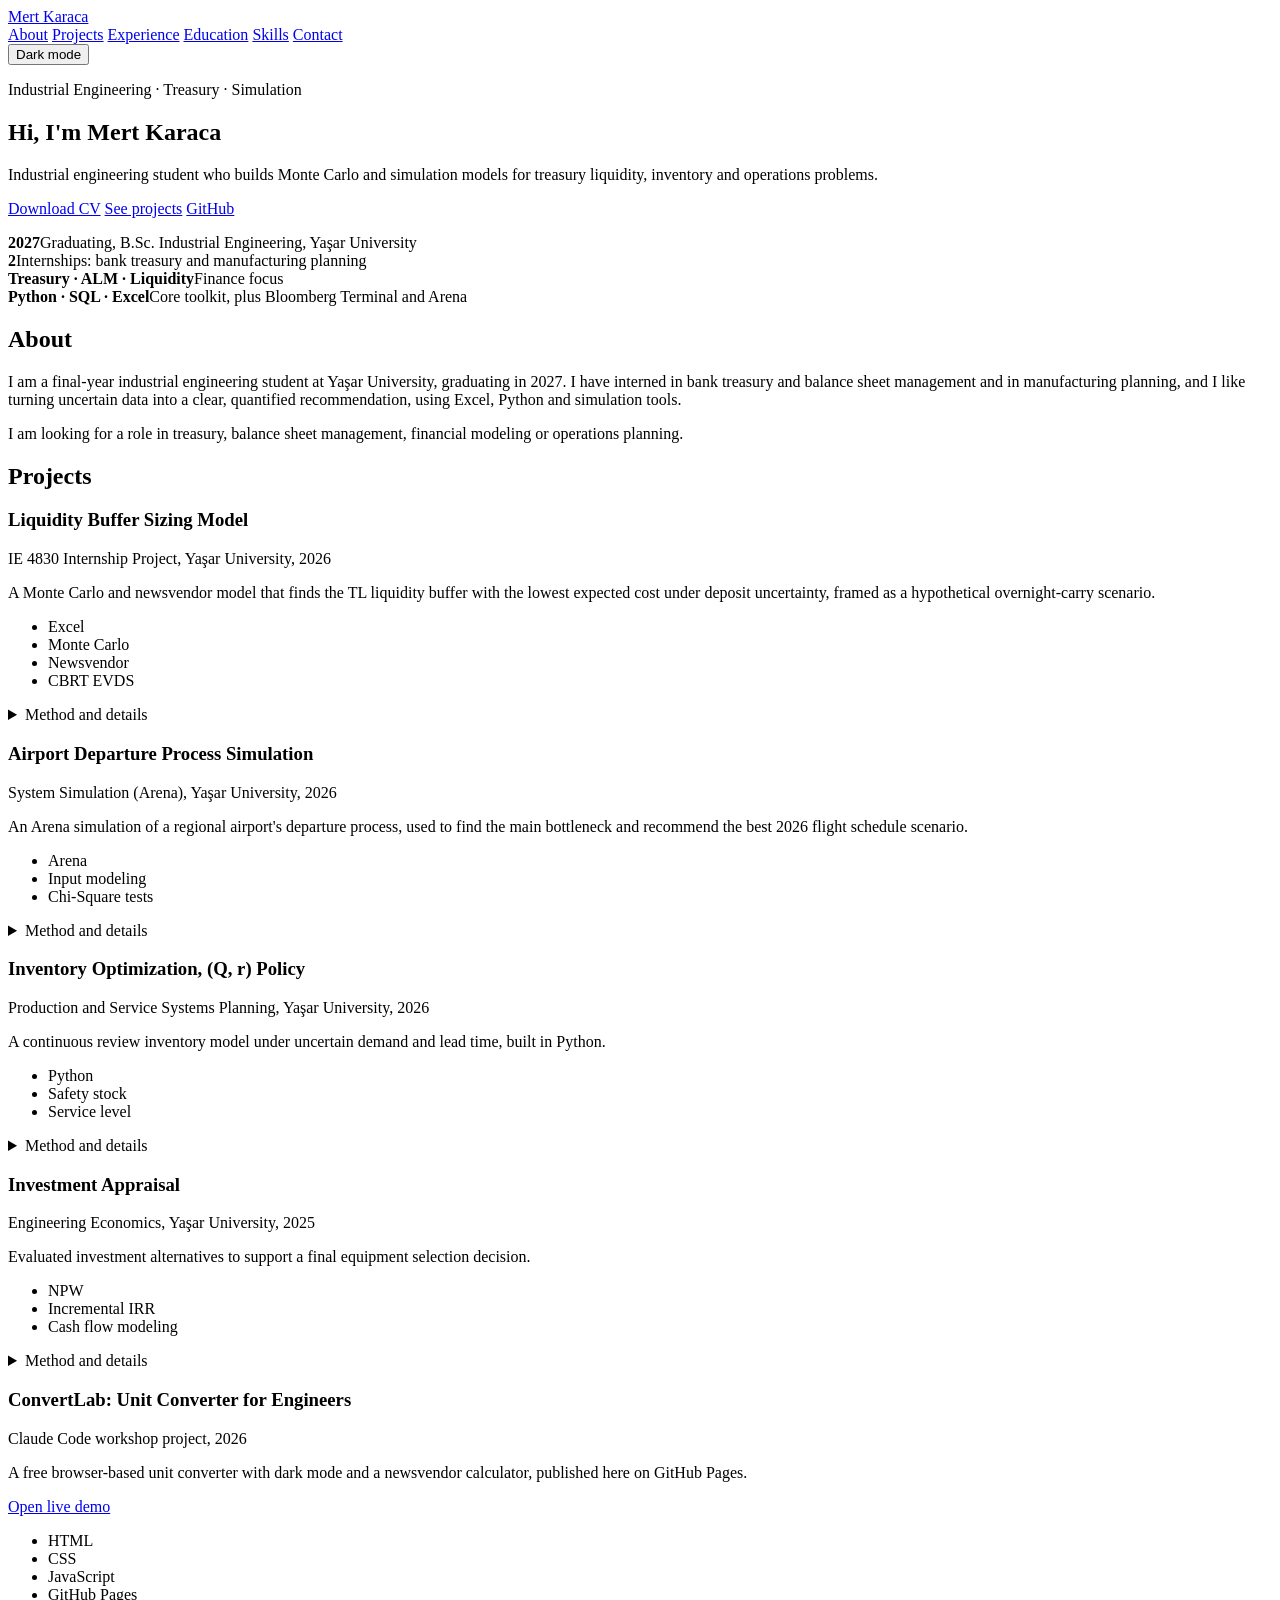
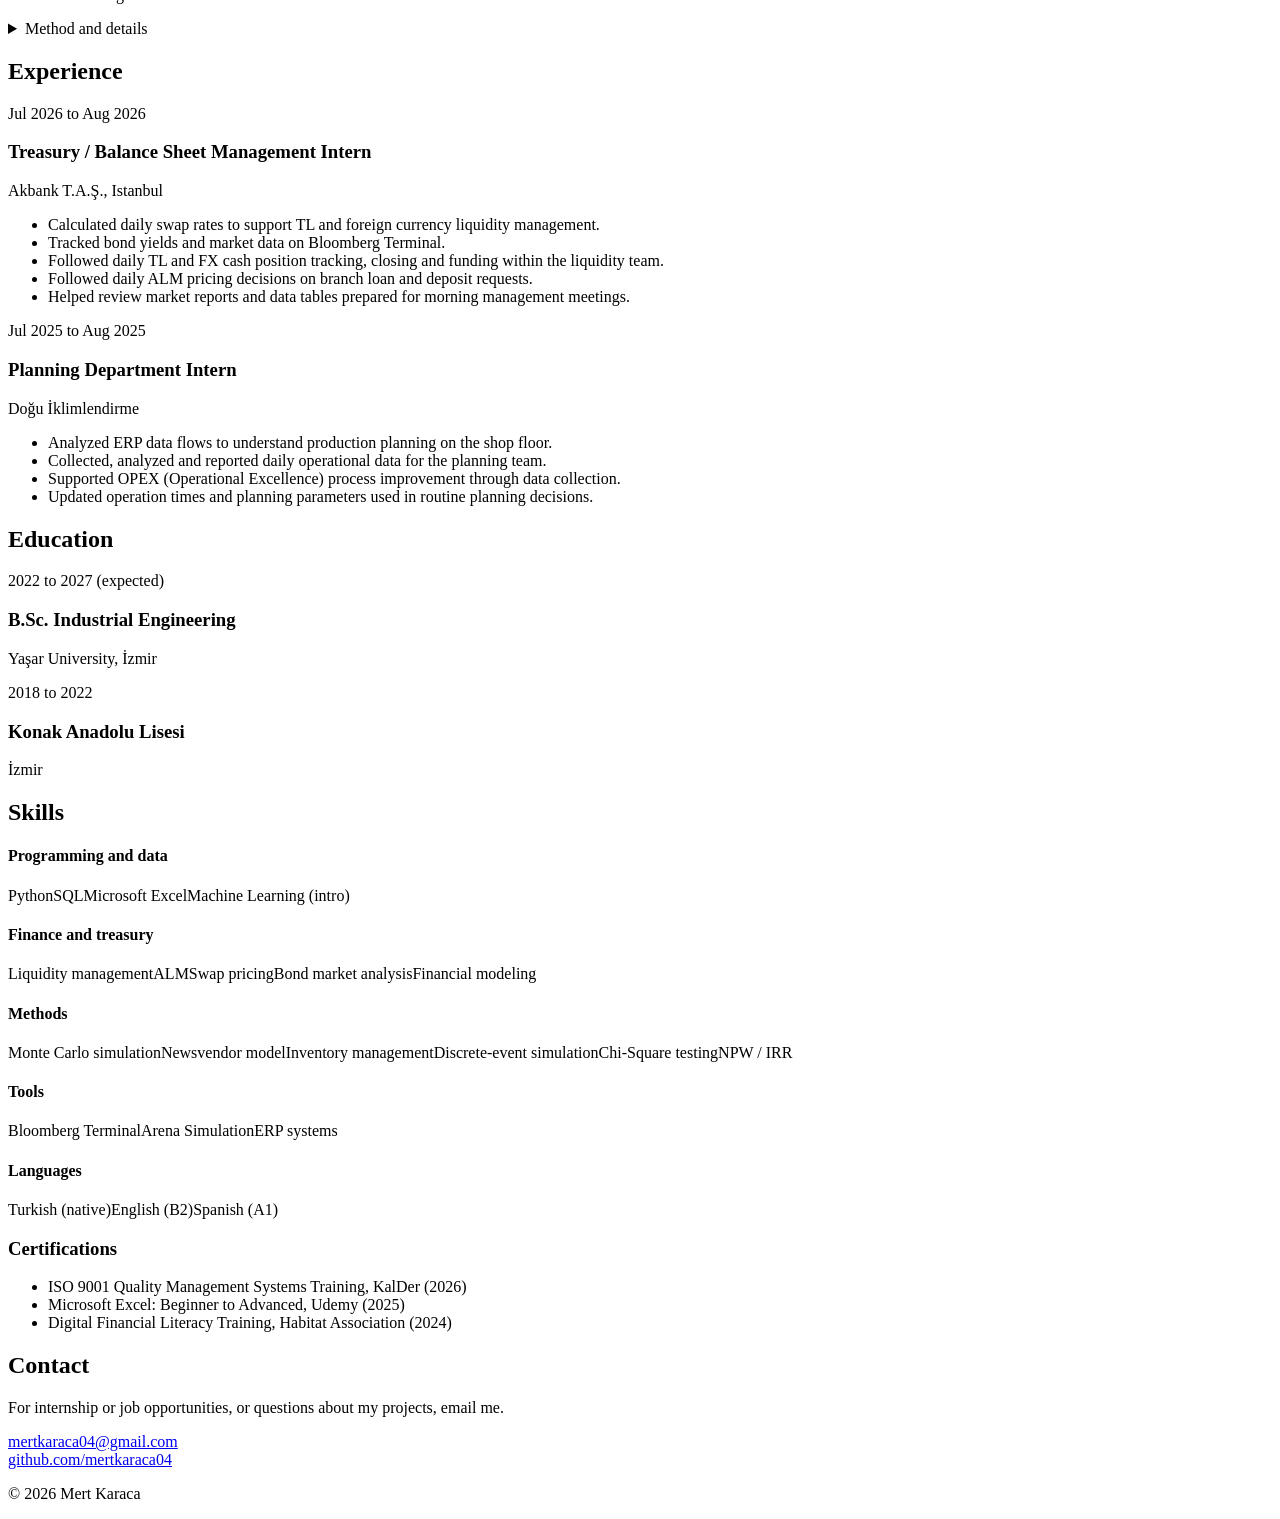
==== index.html @ 008ba9cc "Link ConvertLab from the portfolio Co-Authored-By: Claude Sonnet 5.5 <noreply@anthropic.com> Claude-" ====
<!DOCTYPE html>
<html lang="en">
<head>
<meta charset="utf-8">
<meta name="viewport" content="width=device-width, initial-scale=1">
<title>Mert Karaca | Industrial Engineering Student</title>
<meta name="description" content="Portfolio of Mert Karaca, industrial engineering student focused on treasury, financial modeling, simulation and operations planning.">
<link rel="stylesheet" href="style.css">
<script>
  try { if (localStorage.getItem('theme') === 'dark' || (!localStorage.getItem('theme') && matchMedia('(prefers-color-scheme: dark)').matches)) document.documentElement.classList.add('dark'); } catch (e) {}
</script>
</head>
<body id="top">

<header class="nav">
  <a class="brand" href="#top">Mert Karaca</a>
  <nav>
    <a href="#about">About</a>
    <a href="#projects">Projects</a>
    <a href="#experience">Experience</a>
    <a href="#education">Education</a>
    <a href="#skills">Skills</a>
    <a href="#contact">Contact</a>
  </nav>
  <button id="theme-toggle" type="button">Dark mode</button>
</header>

<main>

<section class="hero">
  <p class="eyebrow">Industrial Engineering · Treasury · Simulation</p>
  <h1>Hi, I'm <span class="grad">Mert Karaca</span></h1>
  <p class="lead">Industrial engineering student who builds Monte Carlo and simulation models for treasury liquidity, inventory and operations problems.</p>
  <p class="buttons">
    <a class="btn" href="Mert_Karaca_CV.pdf">Download CV</a>
    <a class="btn ghost" href="#projects">See projects</a>
    <a class="btn ghost" href="https://github.com/mertkaraca04">GitHub</a>
    <!-- LinkedIn: add later as <a class="btn ghost" href="YOUR_LINKEDIN_URL">LinkedIn</a> -->
  </p>
  <div class="stats">
    <div class="stat"><b>2027</b><span>Graduating, B.Sc. Industrial Engineering, Yaşar University</span></div>
    <div class="stat"><b>2</b><span>Internships: bank treasury and manufacturing planning</span></div>
    <div class="stat"><b class="txt">Treasury · ALM · Liquidity</b><span>Finance focus</span></div>
    <div class="stat"><b class="txt">Python · SQL · Excel</b><span>Core toolkit, plus Bloomberg Terminal and Arena</span></div>
  </div>
</section>

<section id="about" class="reveal">
  <h2>About</h2>
  <p>I am a final-year industrial engineering student at Yaşar University, graduating in 2027. I have interned in bank treasury and balance sheet management and in manufacturing planning, and I like turning uncertain data into a clear, quantified recommendation, using Excel, Python and simulation tools.</p>
  <p>I am looking for a role in treasury, balance sheet management, financial modeling or operations planning.</p>
</section>

<section id="projects" class="reveal">
  <h2>Projects</h2>

  <article class="card">
    <h3>Liquidity Buffer Sizing Model</h3>
    <p class="meta">IE 4830 Internship Project, Yaşar University, 2026</p>
    <p>A Monte Carlo and newsvendor model that finds the TL liquidity buffer with the lowest expected cost under deposit uncertainty, framed as a hypothetical overnight-carry scenario.</p>
    <ul class="tags"><li>Excel</li><li>Monte Carlo</li><li>Newsvendor</li><li>CBRT EVDS</li></ul>
    <details>
      <summary>Method and details</summary>
      <ul>
        <li>Built a total TL deposit series from six CBRT EVDS sub-series (53 monthly observations, Jan 2022 to Jun 2026) and computed monthly percentage changes (mean 4.18%, standard deviation 3.22%).</li>
        <li>Ran a 10,000-scenario Monte Carlo simulation, costing emergency funding at the CBRT overnight lending rate (40%) and idle cash at the overnight borrowing rate (35.5%).</li>
        <li>Tested buffers from 0 to 2 standard deviations above the mean, averaging 10 recalculations per level. The lowest expected cost was at 0.1σ, and cost rose sharply beyond 0.5σ.</li>
        <li>Cross-checked with the newsvendor critical ratio (0.40 / (0.40 + 0.355) ≈ 0.53), which also places the optimum near the mean.</li>
        <li>Stress test: with the emergency rate at 46% (the March 2025 CBRT precedent), the optimal buffer moves to 0.25σ and the critical ratio rises to 56.4%.</li>
        <li>Limitation: the scenario is hypothetical and assumes normally distributed monthly changes, while the data is slightly right-skewed.</li>
      </ul>
    </details>
  </article>

  <article class="card">
    <h3>Airport Departure Process Simulation</h3>
    <p class="meta">System Simulation (Arena), Yaşar University, 2026</p>
    <p>An Arena simulation of a regional airport's departure process, used to find the main bottleneck and recommend the best 2026 flight schedule scenario.</p>
    <ul class="tags"><li>Arena</li><li>Input modeling</li><li>Chi-Square tests</li></ul>
    <details>
      <summary>Method and details</summary>
      <ul>
        <li>Modeled check-in, bag drop, security and the walk to the gate, including ID-check failures and extra searches.</li>
        <li>Fitted distributions to time-study data and validated the fits with Chi-Square tests.</li>
        <li>Analyzed queue lengths, waiting times and staff utilization to identify the main bottleneck.</li>
        <li>Compared standard and expedited security lines to recommend the best schedule scenario.</li>
      </ul>
    </details>
  </article>

  <article class="card">
    <h3>Inventory Optimization, (Q, r) Policy</h3>
    <p class="meta">Production and Service Systems Planning, Yaşar University, 2026</p>
    <p>A continuous review inventory model under uncertain demand and lead time, built in Python.</p>
    <ul class="tags"><li>Python</li><li>Safety stock</li><li>Service level</li></ul>
    <details>
      <summary>Method and details</summary>
      <ul>
        <li>Calculated safety stock, service levels and total inventory cost.</li>
        <li>Compared backorder and lost-sales cases.</li>
      </ul>
    </details>
  </article>

  <article class="card">
    <h3>Investment Appraisal</h3>
    <p class="meta">Engineering Economics, Yaşar University, 2025</p>
    <p>Evaluated investment alternatives to support a final equipment selection decision.</p>
    <ul class="tags"><li>NPW</li><li>Incremental IRR</li><li>Cash flow modeling</li></ul>
    <details>
      <summary>Method and details</summary>
      <ul>
        <li>Built cost-based cash flow models for each alternative.</li>
        <li>Compared options using Net Present Worth and incremental IRR to select the equipment.</li>
      </ul>
    </details>
  </article>

  <article class="card">
    <h3>ConvertLab: Unit Converter for Engineers</h3>
    <p class="meta">Claude Code workshop project, 2026</p>
    <p>A free browser-based unit converter with dark mode and a newsvendor calculator, published here on GitHub Pages.</p>
    <p class="buttons"><a class="btn" href="convertlab/">Open live demo</a></p>
    <ul class="tags"><li>HTML</li><li>CSS</li><li>JavaScript</li><li>GitHub Pages</li></ul>
    <details>
      <summary>Method and details</summary>
      <ul>
        <li>Plain HTML, CSS and JavaScript. All calculations run in the browser, with no server.</li>
        <li>Converts length, mass, pressure, energy and temperature. Temperature goes through Kelvin because it is not a simple multiplication.</li>
        <li>Dark mode starts from the device theme and remembers the user's choice.</li>
        <li>Newsvendor tab: critical ratio Cu / (Cu + Co), z from the inverse normal distribution, and best quantity Q* = &mu; + z&middot;&sigma;. It uses the same logic as my liquidity buffer model.</li>
        <li>Checked against Python's NormalDist on 111 probabilities (largest error about 5 in a billion) and three worked test cases.</li>
        <li>Built during a Claude Code workshop. The pricing section on the demo is a mock-up, not a real product.</li>
      </ul>
    </details>
  </article>
</section>

<section id="experience" class="reveal">
  <h2>Experience</h2>
  <div class="timeline">
    <article class="item">
      <p class="meta">Jul 2026 to Aug 2026</p>
      <h3>Treasury / Balance Sheet Management Intern</h3>
      <p class="org">Akbank T.A.Ş., Istanbul</p>
      <ul>
        <li>Calculated daily swap rates to support TL and foreign currency liquidity management.</li>
        <li>Tracked bond yields and market data on Bloomberg Terminal.</li>
        <li>Followed daily TL and FX cash position tracking, closing and funding within the liquidity team.</li>
        <li>Followed daily ALM pricing decisions on branch loan and deposit requests.</li>
        <li>Helped review market reports and data tables prepared for morning management meetings.</li>
      </ul>
    </article>
    <article class="item">
      <p class="meta">Jul 2025 to Aug 2025</p>
      <h3>Planning Department Intern</h3>
      <p class="org">Doğu İklimlendirme</p>
      <ul>
        <li>Analyzed ERP data flows to understand production planning on the shop floor.</li>
        <li>Collected, analyzed and reported daily operational data for the planning team.</li>
        <li>Supported OPEX (Operational Excellence) process improvement through data collection.</li>
        <li>Updated operation times and planning parameters used in routine planning decisions.</li>
      </ul>
    </article>
  </div>
</section>

<section id="education" class="reveal">
  <h2>Education</h2>
  <div class="timeline">
    <article class="item">
      <p class="meta">2022 to 2027 (expected)</p>
      <h3>B.Sc. Industrial Engineering</h3>
      <p class="org">Yaşar University, İzmir</p>
    </article>
    <article class="item">
      <p class="meta">2018 to 2022</p>
      <h3>Konak Anadolu Lisesi</h3>
      <p class="org">İzmir</p>
    </article>
  </div>
</section>

<section id="skills" class="reveal">
  <h2>Skills</h2>
  <div class="skills">
    <div class="skill"><h4>Programming and data</h4><div class="chips"><span>Python</span><span>SQL</span><span>Microsoft Excel</span><span>Machine Learning (intro)</span></div></div>
    <div class="skill"><h4>Finance and treasury</h4><div class="chips"><span>Liquidity management</span><span>ALM</span><span>Swap pricing</span><span>Bond market analysis</span><span>Financial modeling</span></div></div>
    <div class="skill"><h4>Methods</h4><div class="chips"><span>Monte Carlo simulation</span><span>Newsvendor model</span><span>Inventory management</span><span>Discrete-event simulation</span><span>Chi-Square testing</span><span>NPW / IRR</span></div></div>
    <div class="skill"><h4>Tools</h4><div class="chips"><span>Bloomberg Terminal</span><span>Arena Simulation</span><span>ERP systems</span></div></div>
    <div class="skill"><h4>Languages</h4><div class="chips"><span>Turkish (native)</span><span>English (B2)</span><span>Spanish (A1)</span></div></div>
  </div>
  <div class="certs">
    <h3>Certifications</h3>
    <ul>
      <li>ISO 9001 Quality Management Systems Training, KalDer (2026)</li>
      <li>Microsoft Excel: Beginner to Advanced, Udemy (2025)</li>
      <li>Digital Financial Literacy Training, Habitat Association (2024)</li>
    </ul>
  </div>
</section>

<section id="contact" class="reveal">
  <h2>Contact</h2>
  <div class="contact-card">
    <p>For internship or job opportunities, or questions about my projects, email me.</p>
    <p>
      <a href="mailto:mertkaraca04@gmail.com">mertkaraca04@gmail.com</a><br>
      <a href="https://github.com/mertkaraca04">github.com/mertkaraca04</a>
    </p>
  </div>
</section>

</main>

<footer><p>&copy; 2026 Mert Karaca</p></footer>

<script>
  var btn = document.getElementById('theme-toggle');
  var root = document.documentElement;
  function label() { btn.textContent = root.classList.contains('dark') ? 'Light mode' : 'Dark mode'; }
  label();
  btn.addEventListener('click', function () {
    var dark = root.classList.toggle('dark');
    label();
    try { localStorage.setItem('theme', dark ? 'dark' : 'light'); } catch (e) {}
  });
  var els = document.querySelectorAll('.reveal');
  if ('IntersectionObserver' in window) {
    var io = new IntersectionObserver(function (entries) {
      entries.forEach(function (e) { if (e.isIntersecting) { e.target.classList.add('show'); io.unobserve(e.target); } });
    }, { threshold: 0.08 });
    els.forEach(function (el) { io.observe(el); });
  } else { els.forEach(function (el) { el.classList.add('show'); }); }
</script>
</body>
</html>
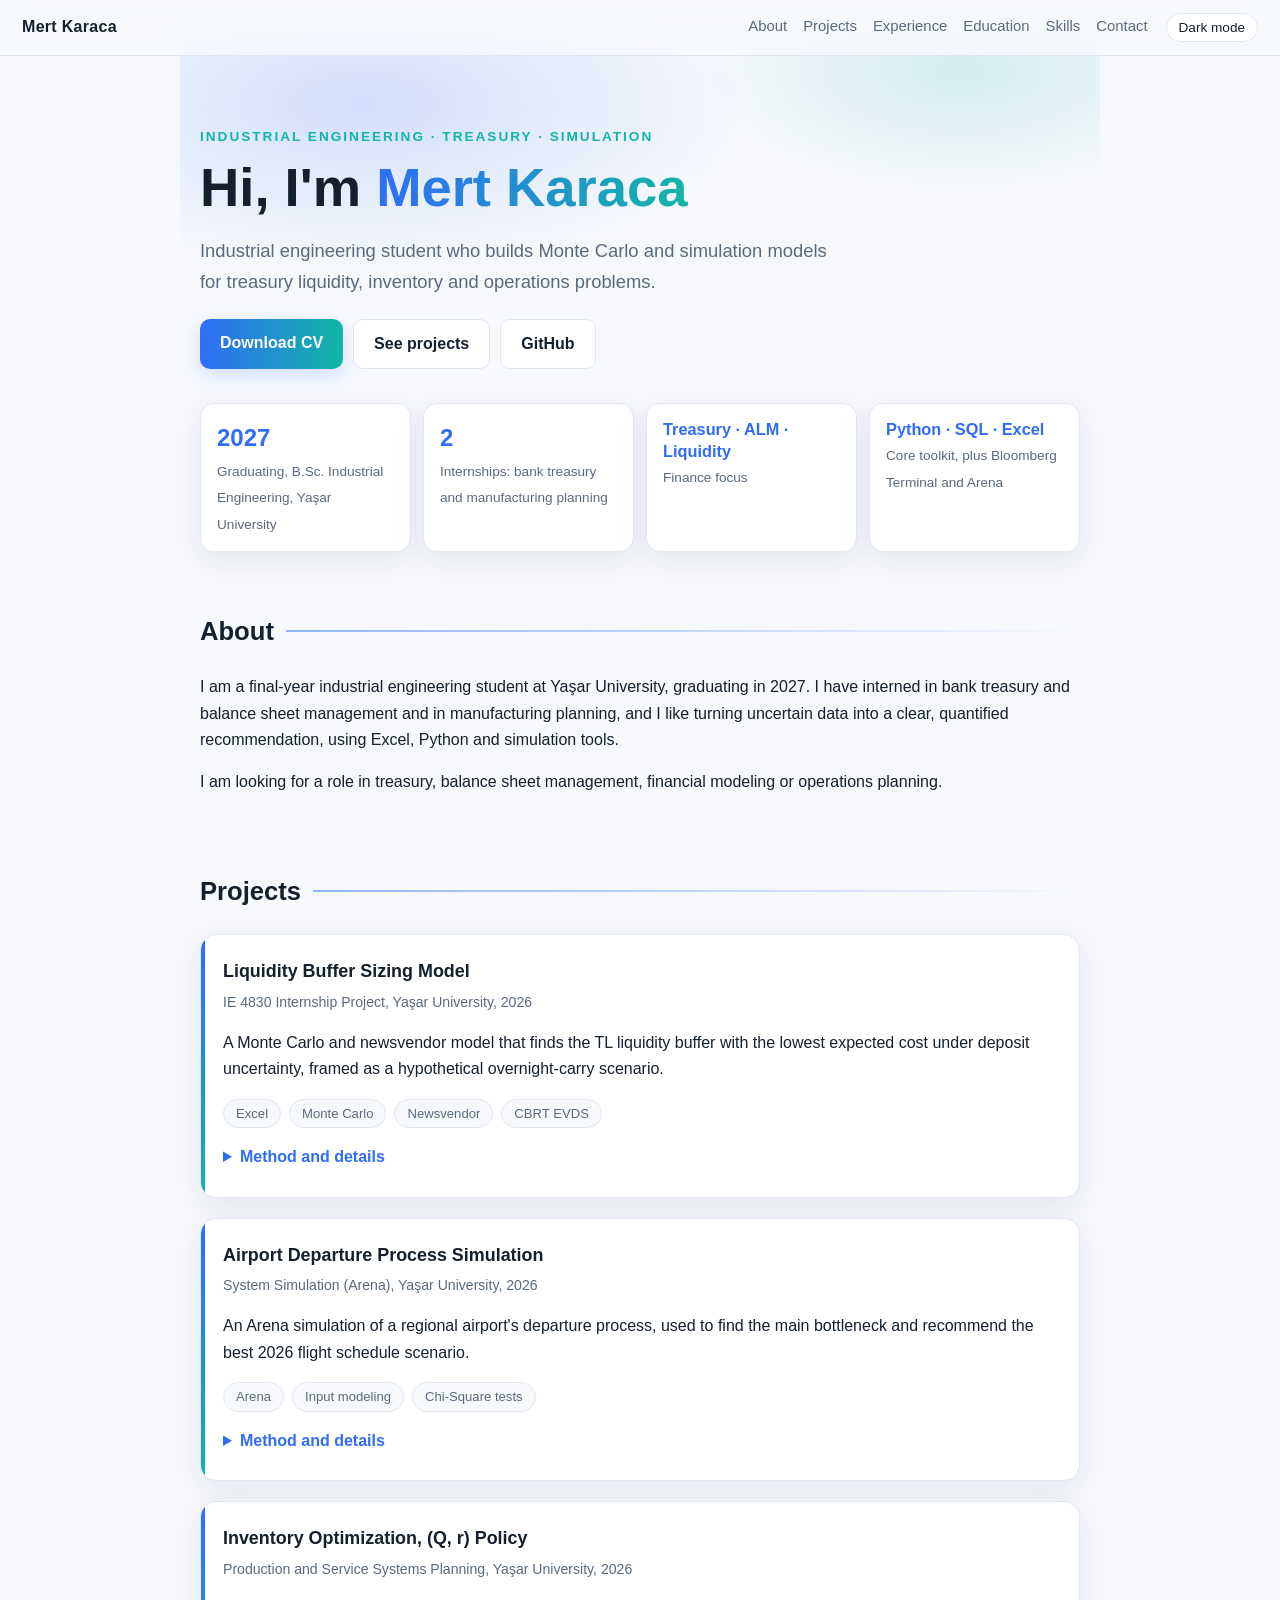
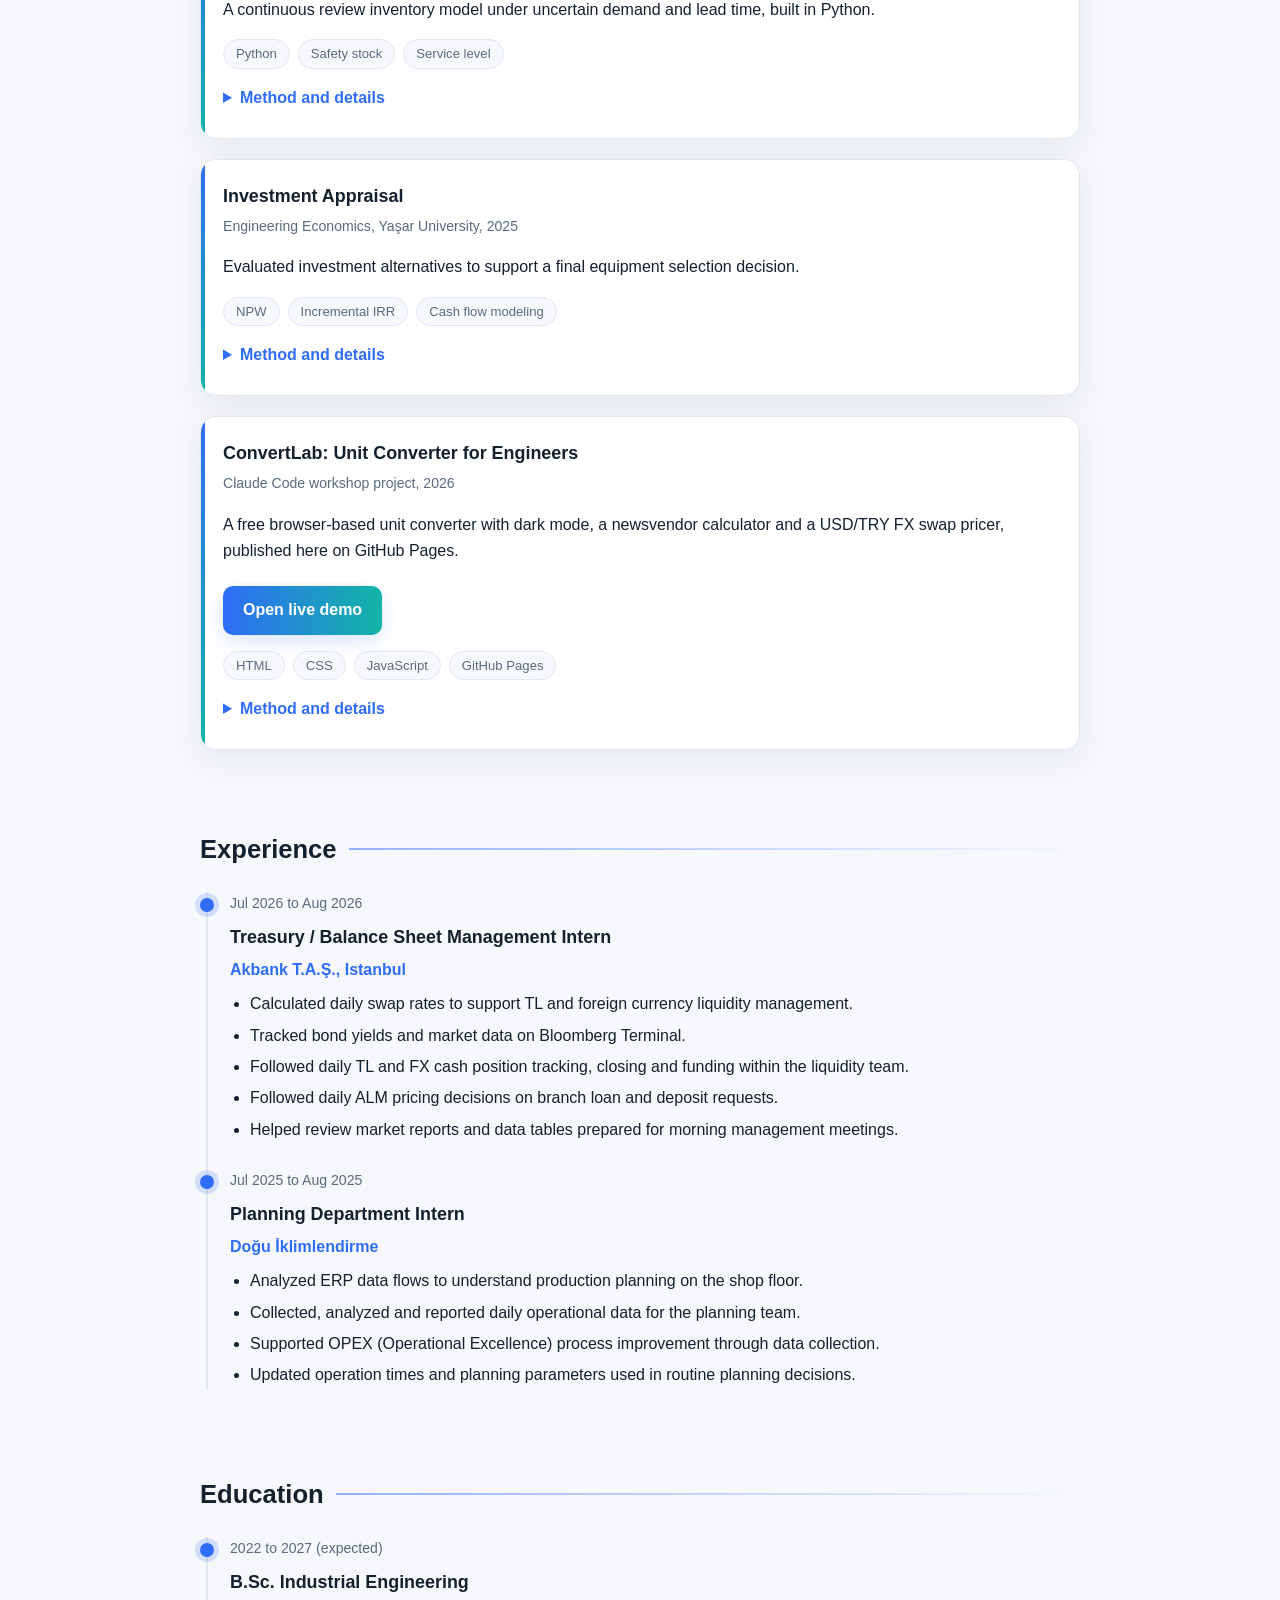
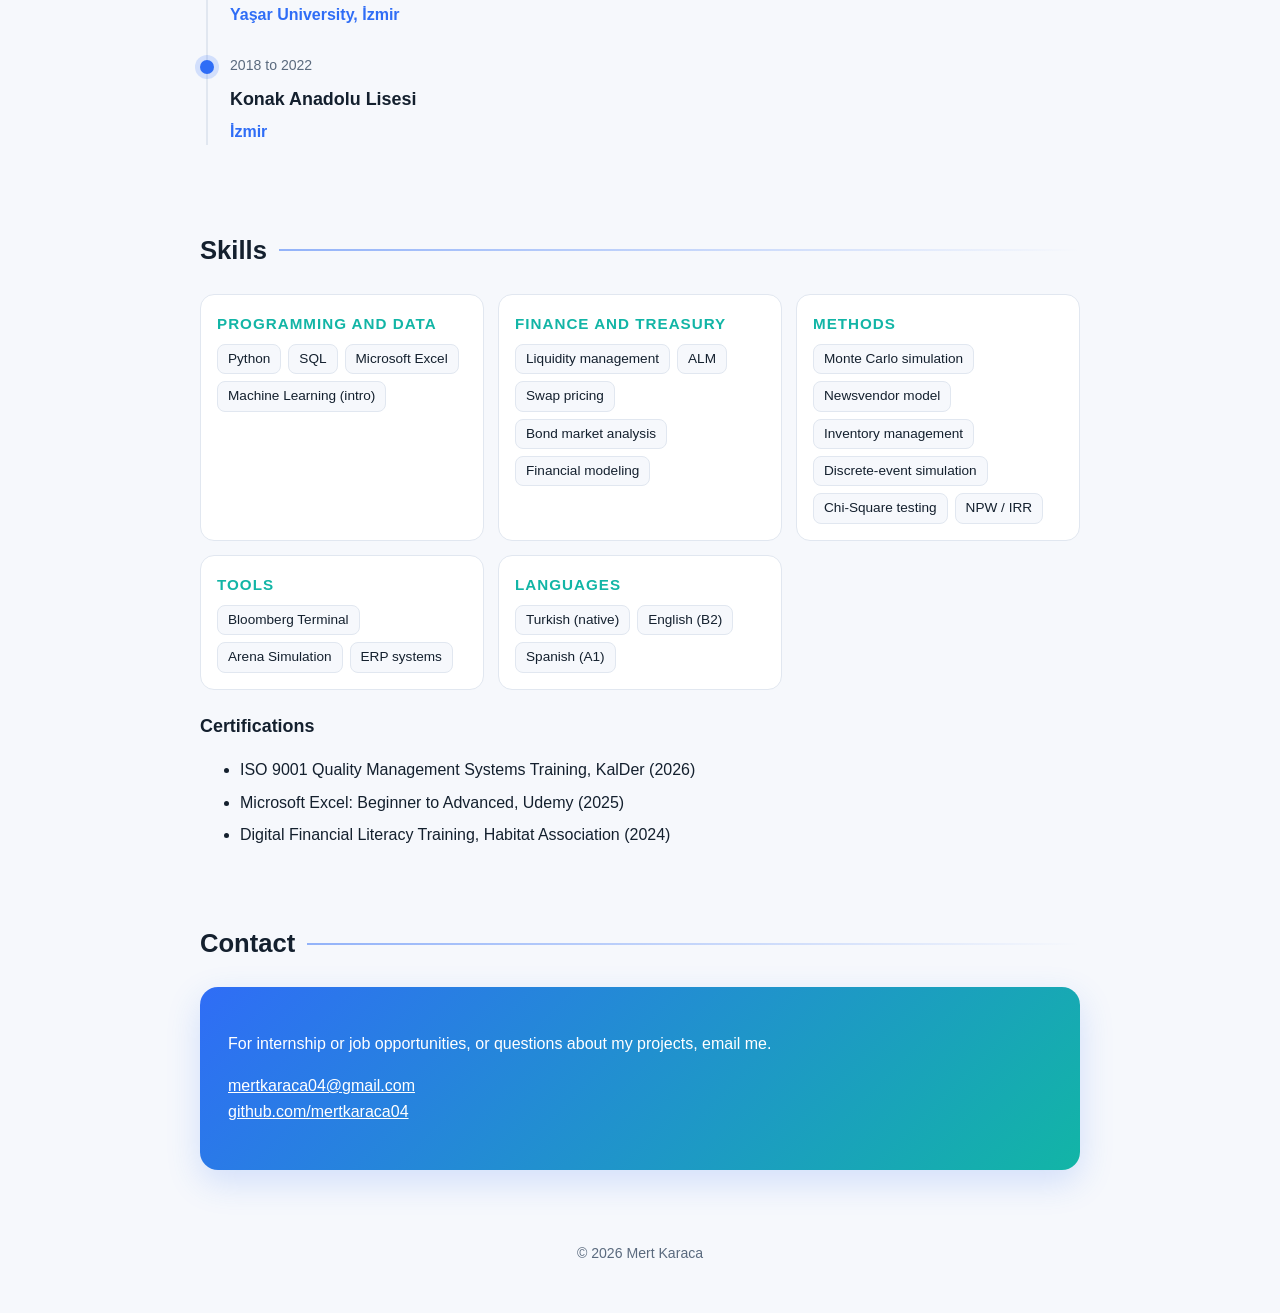
==== commit 91bd55ba: "Add FX swap tab to ConvertLab USD/TRY forward from covered interest parity (TRY Act/365, USD Act/360" ====
--- a/index.html
+++ b/index.html
@@ -119,7 +119,7 @@
   <article class="card">
     <h3>ConvertLab: Unit Converter for Engineers</h3>
     <p class="meta">Claude Code workshop project, 2026</p>
-    <p>A free browser-based unit converter with dark mode and a newsvendor calculator, published here on GitHub Pages.</p>
+    <p>A free browser-based unit converter with dark mode, a newsvendor calculator and a USD/TRY FX swap pricer, published here on GitHub Pages.</p>
     <p class="buttons"><a class="btn" href="convertlab/">Open live demo</a></p>
     <ul class="tags"><li>HTML</li><li>CSS</li><li>JavaScript</li><li>GitHub Pages</li></ul>
     <details>
@@ -130,6 +130,7 @@
         <li>Dark mode starts from the device theme and remembers the user's choice.</li>
         <li>Newsvendor tab: critical ratio Cu / (Cu + Co), z from the inverse normal distribution, and best quantity Q* = &mu; + z&middot;&sigma;. It uses the same logic as my liquidity buffer model.</li>
         <li>Checked against Python's NormalDist on 111 probabilities (largest error about 5 in a billion) and three worked test cases.</li>
+        <li>FX swap tab: theoretical USD/TRY forward from covered interest parity, F = S &times; (1 + r<sub>TRY</sub> &times; d/365) / (1 + r<sub>USD</sub> &times; d/360), with swap points and the annualized premium. Checked against exact-fraction reference values and a round-trip test. Illustrative inputs, not a dealing quote.</li>
         <li>Built during a Claude Code workshop. The pricing section on the demo is a mock-up, not a real product.</li>
       </ul>
     </details>
--- a/style.css
+++ b/style.css
@@ -0,0 +1,73 @@
+:root{
+  --bg:#f6f8fc; --surface:#ffffff; --text:#14202e; --muted:#5a6a7e; --border:#e1e7f0;
+  --accent:#2f6df6; --accent2:#12b5a6; --glow:rgba(47,109,246,.18); --shadow:0 8px 30px rgba(20,32,46,.08);
+}
+html.dark{
+  --bg:#0b1118; --surface:#131b25; --text:#e8eef6; --muted:#93a3b8; --border:#223042;
+  --accent:#6ea2ff; --accent2:#3dd6c4; --glow:rgba(110,162,255,.16); --shadow:0 8px 30px rgba(0,0,0,.35);
+}
+*{box-sizing:border-box}
+html{scroll-behavior:smooth;scroll-padding-top:70px}
+body{margin:0;font-family:"Segoe UI",Calibri,Arial,sans-serif;background:var(--bg);color:var(--text);line-height:1.65;transition:background .3s,color .3s}
+a{color:var(--accent);text-decoration:none}
+.nav{position:sticky;top:0;z-index:20;display:flex;flex-wrap:wrap;align-items:center;gap:10px 18px;padding:12px 22px;background:color-mix(in srgb,var(--bg) 82%,transparent);backdrop-filter:blur(12px);border-bottom:1px solid var(--border)}
+.brand{font-weight:800;letter-spacing:.3px;color:var(--text);margin-right:auto}
+.nav nav{display:flex;flex-wrap:wrap;gap:6px 16px;font-size:.93rem}
+.nav nav a{color:var(--muted);padding:2px 0;border-bottom:2px solid transparent;transition:.2s}
+.nav nav a:hover{color:var(--text);border-color:var(--accent)}
+#theme-toggle{background:var(--surface);border:1px solid var(--border);color:var(--text);padding:6px 12px;border-radius:999px;cursor:pointer;font-size:.85rem}
+main{max-width:920px;margin:0 auto;padding:0 20px 20px}
+section{padding:54px 0 4px}
+h1{font-size:clamp(2.2rem,7vw,3.4rem);line-height:1.1;margin:0 0 14px;font-weight:800}
+h2{font-size:1.6rem;margin:0 0 22px;display:flex;align-items:center;gap:12px}
+h2::after{content:"";flex:1;height:2px;background:linear-gradient(90deg,var(--accent),transparent);opacity:.5}
+h3{margin:0 0 4px;font-size:1.12rem}
+.hero{padding-top:70px;position:relative}
+.hero::before{content:"";position:absolute;inset:-20px -20px auto -20px;height:340px;background:radial-gradient(60% 70% at 20% 20%,var(--glow),transparent 70%),radial-gradient(40% 50% at 85% 10%,rgba(18,181,166,.16),transparent 70%);z-index:-1}
+.grad{background:linear-gradient(90deg,var(--accent),var(--accent2));-webkit-background-clip:text;background-clip:text;color:transparent}
+.eyebrow{font-size:.85rem;letter-spacing:2px;text-transform:uppercase;color:var(--accent2);font-weight:700;margin:0 0 10px}
+.lead{font-size:1.15rem;color:var(--muted);max-width:640px}
+.buttons{display:flex;flex-wrap:wrap;gap:10px;margin-top:22px}
+.btn{background:linear-gradient(90deg,var(--accent),var(--accent2));color:#fff;padding:11px 20px;border-radius:10px;font-weight:700;box-shadow:0 6px 18px var(--glow);transition:transform .2s,box-shadow .2s}
+.btn:hover{transform:translateY(-2px)}
+.btn.ghost{background:var(--surface);color:var(--text);border:1px solid var(--border);box-shadow:none}
+.btn.ghost:hover{border-color:var(--accent)}
+.stats{display:grid;grid-template-columns:repeat(auto-fit,minmax(150px,1fr));gap:12px;margin-top:34px}
+.stat{background:var(--surface);border:1px solid var(--border);border-radius:14px;padding:14px 16px;box-shadow:var(--shadow)}
+.stat b{display:block;font-size:1.5rem;color:var(--accent)}
+.stat b.txt{font-size:1.02rem;line-height:1.35;margin-bottom:2px}
+.stat span{color:var(--muted);font-size:.85rem}
+.card{background:var(--surface);border:1px solid var(--border);border-radius:16px;padding:22px;margin-bottom:20px;box-shadow:var(--shadow);position:relative;overflow:hidden;transition:transform .25s,border-color .25s}
+.card::before{content:"";position:absolute;left:0;top:0;bottom:0;width:4px;background:linear-gradient(var(--accent),var(--accent2))}
+.card:hover{transform:translateY(-4px);border-color:var(--accent)}
+.meta{color:var(--muted);font-size:.88rem;margin:0 0 8px}
+.org{margin:0 0 8px;color:var(--accent);font-weight:600}
+.tags{list-style:none;display:flex;flex-wrap:wrap;gap:8px;padding:0;margin:12px 0}
+.tags li{background:var(--bg);border:1px solid var(--border);border-radius:999px;padding:3px 12px;font-size:.82rem;color:var(--muted)}
+details{margin-top:6px}
+summary{cursor:pointer;font-weight:700;color:var(--accent);padding:4px 0}
+details ul{margin:8px 0 0;padding-left:20px}
+details li{margin-bottom:6px}
+.timeline{border-left:2px solid var(--border);margin-left:6px;padding-left:22px}
+.item{position:relative;margin-bottom:26px}
+.item::before{content:"";position:absolute;left:-30px;top:6px;width:14px;height:14px;border-radius:50%;background:var(--accent);box-shadow:0 0 0 5px var(--glow)}
+.item ul{margin:8px 0 0;padding-left:20px}
+.item li{margin-bottom:5px}
+.skills{display:grid;grid-template-columns:repeat(auto-fit,minmax(260px,1fr));gap:14px}
+.skill{background:var(--surface);border:1px solid var(--border);border-radius:14px;padding:16px}
+.skill h4{margin:0 0 8px;color:var(--accent2);font-size:.95rem;text-transform:uppercase;letter-spacing:1px}
+.chips{display:flex;flex-wrap:wrap;gap:7px}
+.chips span{background:var(--bg);border:1px solid var(--border);border-radius:8px;padding:3px 10px;font-size:.85rem}
+.certs{margin-top:22px}
+.certs li{margin-bottom:6px}
+.contact-card{background:linear-gradient(135deg,var(--accent),var(--accent2));color:#fff;border-radius:18px;padding:28px;box-shadow:0 12px 34px var(--glow)}
+.contact-card a{color:#fff;text-decoration:underline}
+footer{text-align:center;color:var(--muted);padding:34px 0;font-size:.88rem}
+.reveal{opacity:0;transform:translateY(22px);transition:opacity .7s,transform .7s}
+.reveal.show{opacity:1;transform:none}
+@media (prefers-reduced-motion:reduce){.reveal{opacity:1;transform:none;transition:none}html{scroll-behavior:auto}}
+@media (max-width:560px){
+  html{scroll-padding-top:92px}
+  .nav{gap:6px 10px;padding:8px 14px}
+  .nav nav{order:3;width:100%;flex-wrap:nowrap;overflow-x:auto;gap:16px;font-size:.9rem;white-space:nowrap;padding-bottom:2px;-webkit-overflow-scrolling:touch}
+}
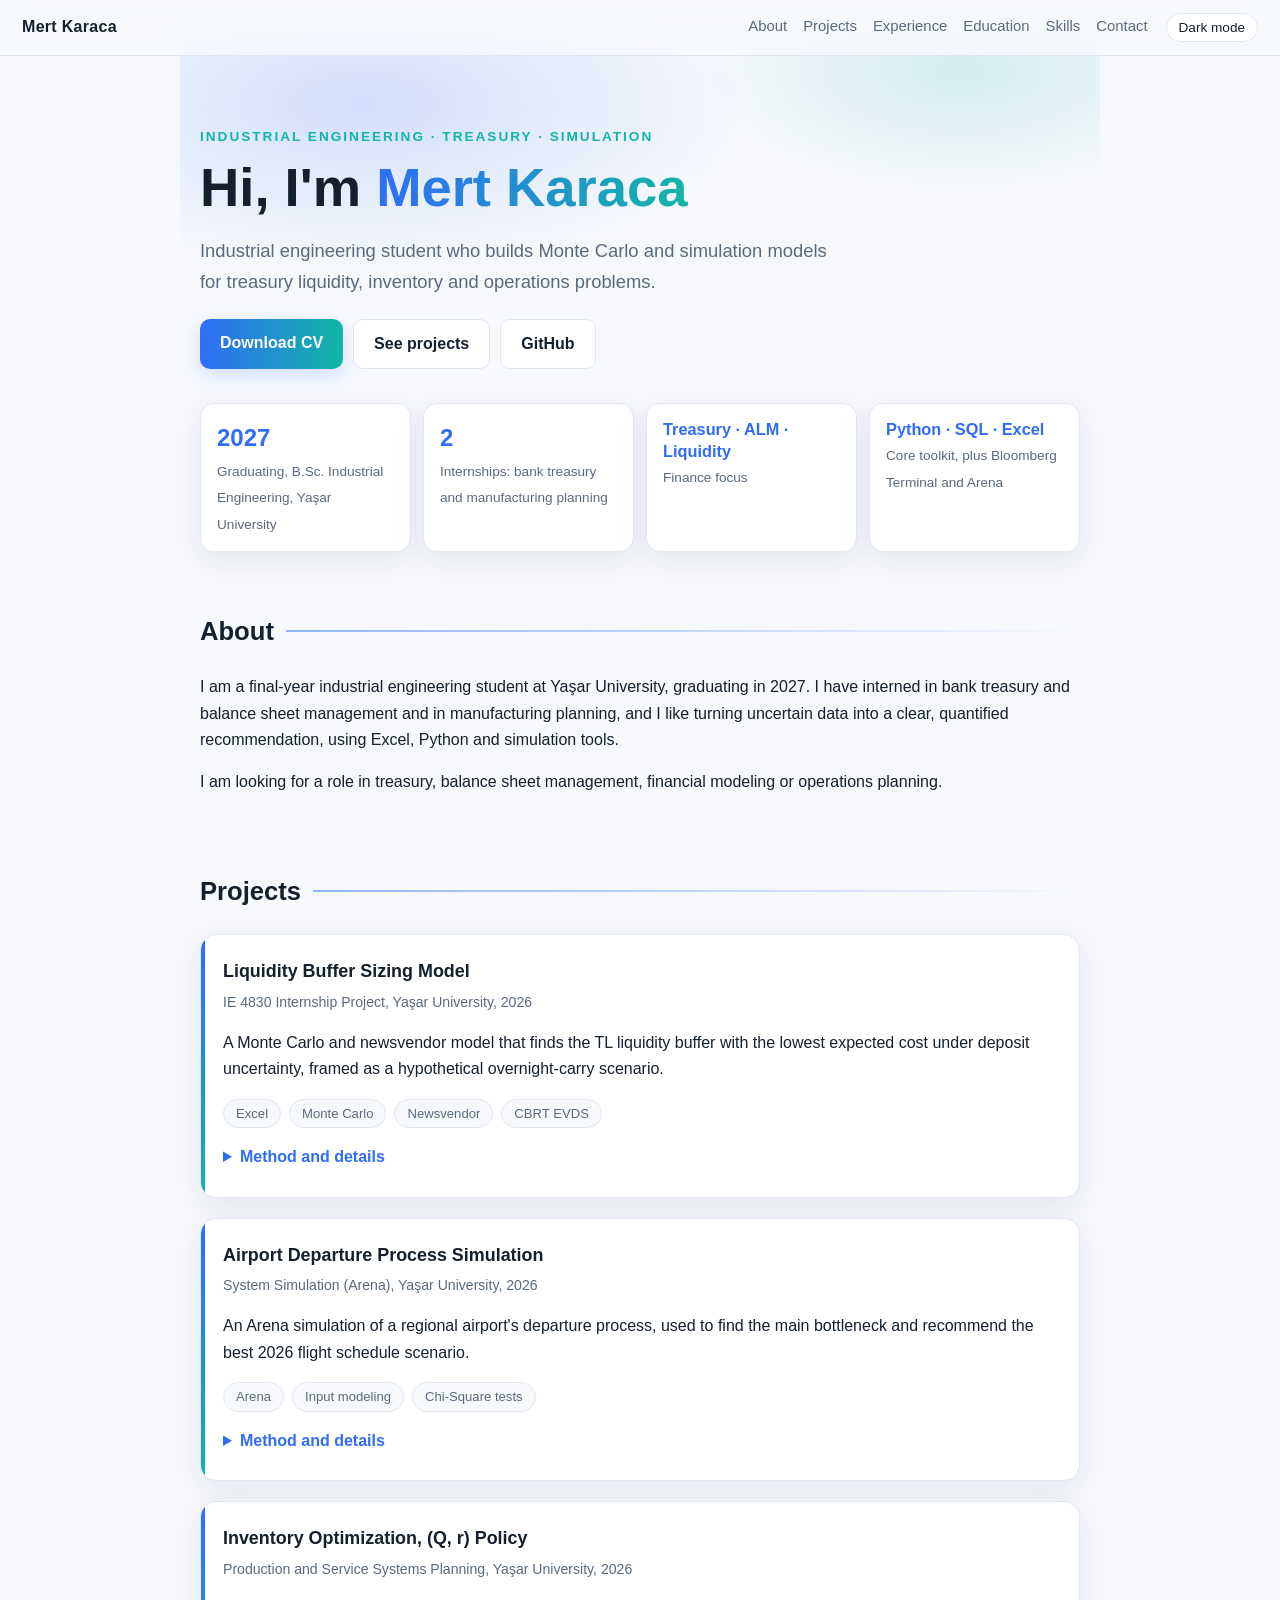
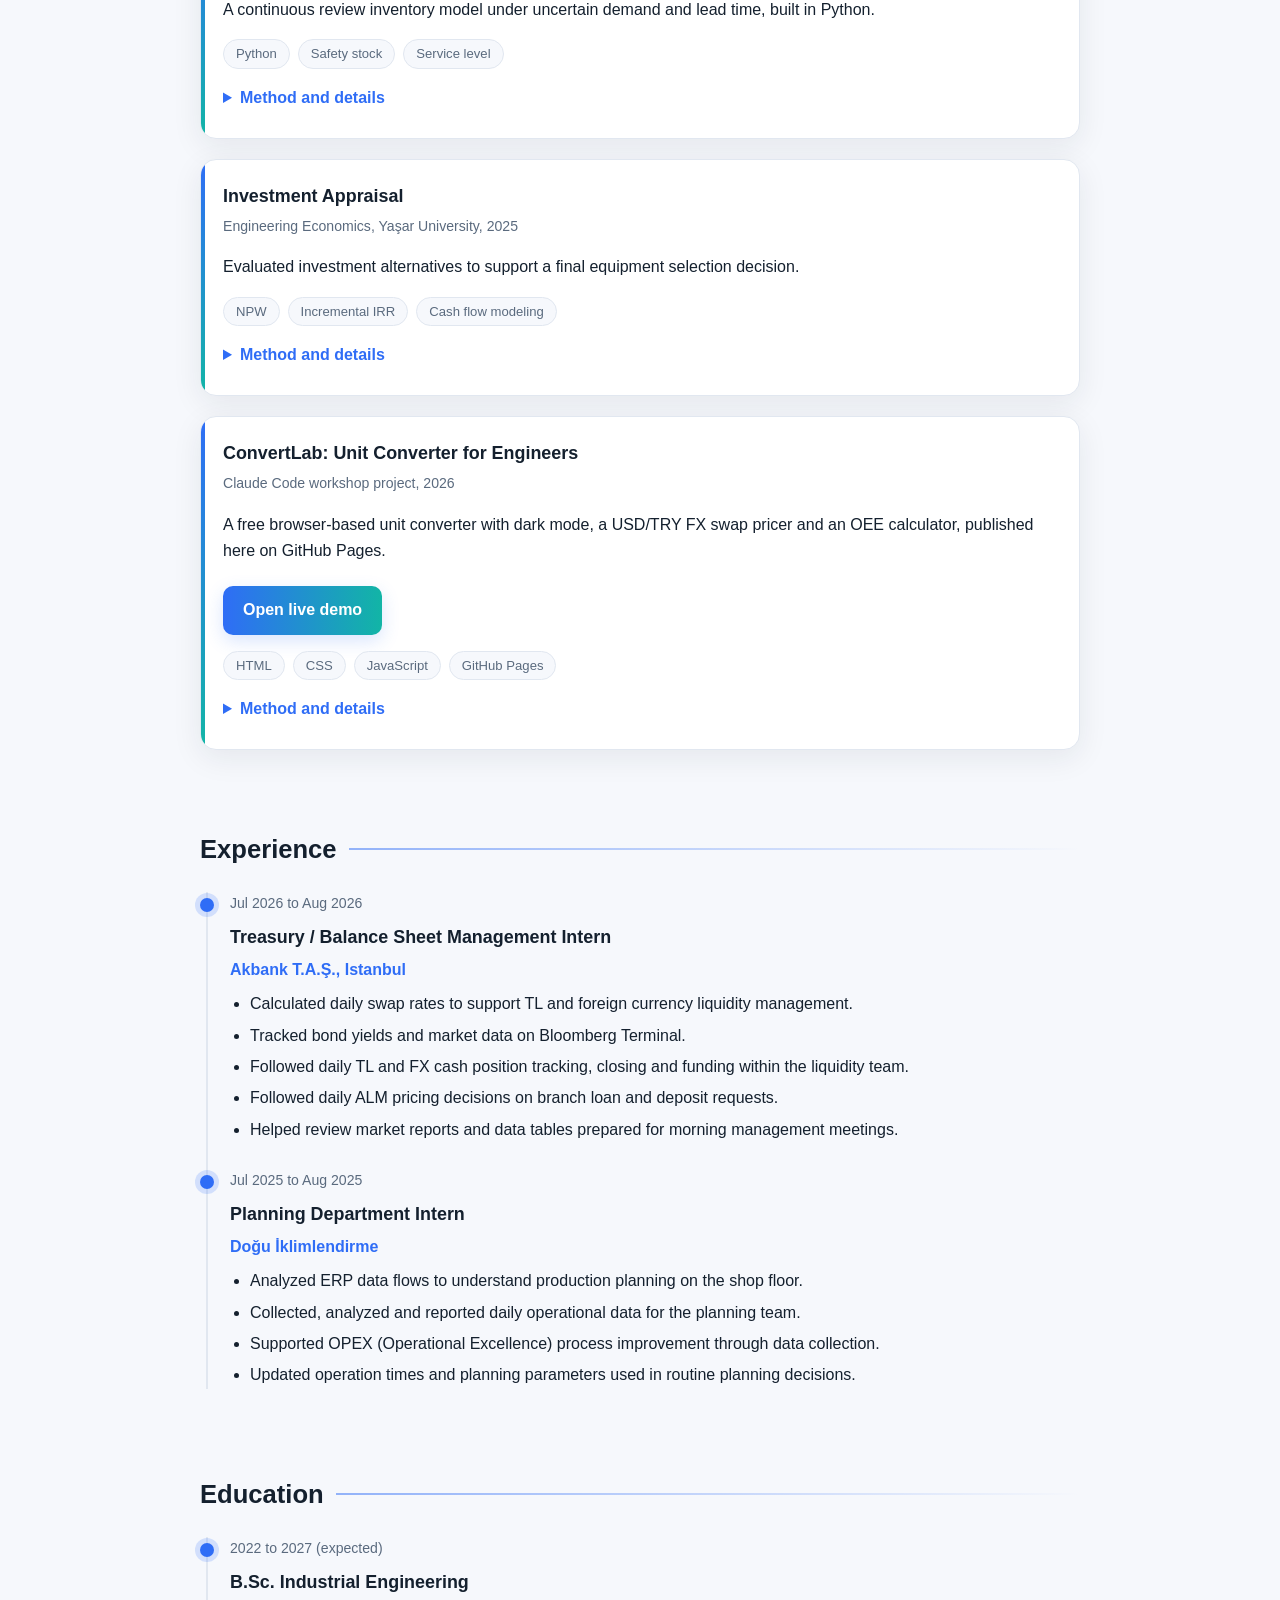
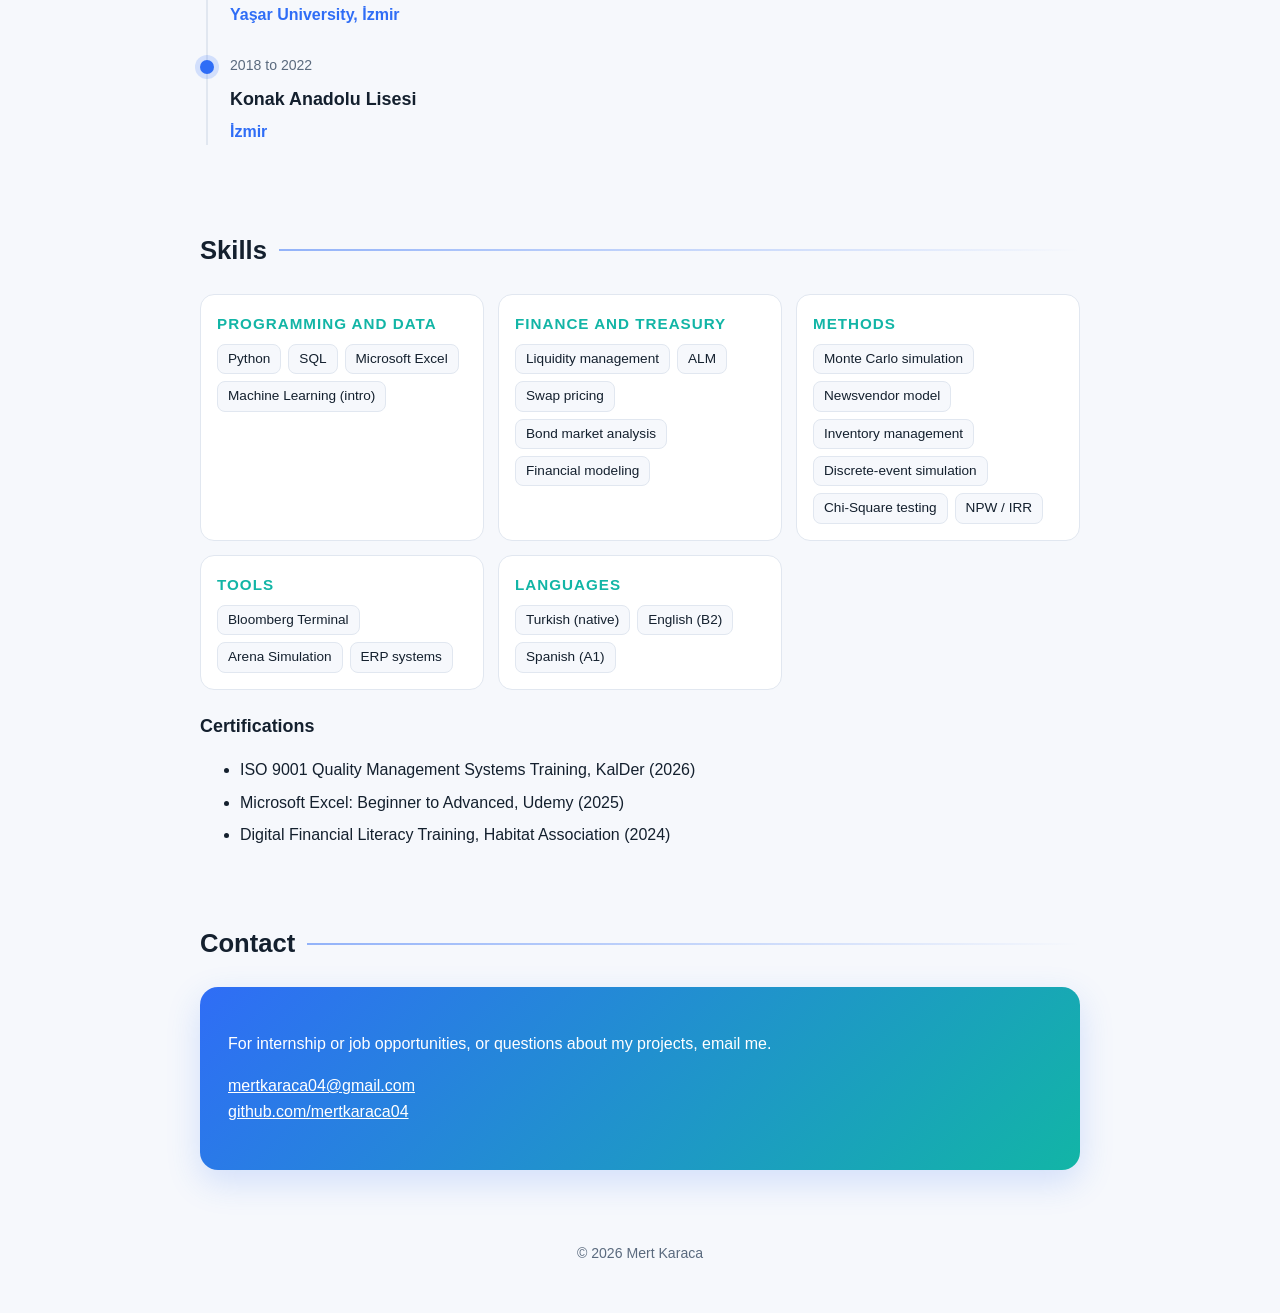
==== commit c163344a: "Replace Newsvendor tab with OEE tab in ConvertLab Remove the Newsvendor calculator, keep FX swap, an" ====
--- a/index.html
+++ b/index.html
@@ -119,7 +119,7 @@
   <article class="card">
     <h3>ConvertLab: Unit Converter for Engineers</h3>
     <p class="meta">Claude Code workshop project, 2026</p>
-    <p>A free browser-based unit converter with dark mode, a newsvendor calculator and a USD/TRY FX swap pricer, published here on GitHub Pages.</p>
+    <p>A free browser-based unit converter with dark mode, a USD/TRY FX swap pricer and an OEE calculator, published here on GitHub Pages.</p>
     <p class="buttons"><a class="btn" href="convertlab/">Open live demo</a></p>
     <ul class="tags"><li>HTML</li><li>CSS</li><li>JavaScript</li><li>GitHub Pages</li></ul>
     <details>
@@ -128,9 +128,8 @@
         <li>Plain HTML, CSS and JavaScript. All calculations run in the browser, with no server.</li>
         <li>Converts length, mass, pressure, energy and temperature. Temperature goes through Kelvin because it is not a simple multiplication.</li>
         <li>Dark mode starts from the device theme and remembers the user's choice.</li>
-        <li>Newsvendor tab: critical ratio Cu / (Cu + Co), z from the inverse normal distribution, and best quantity Q* = &mu; + z&middot;&sigma;. It uses the same logic as my liquidity buffer model.</li>
-        <li>Checked against Python's NormalDist on 111 probabilities (largest error about 5 in a billion) and three worked test cases.</li>
         <li>FX swap tab: theoretical USD/TRY forward from covered interest parity, F = S &times; (1 + r<sub>TRY</sub> &times; d/365) / (1 + r<sub>USD</sub> &times; d/360), with swap points and the annualized premium. Checked against exact-fraction reference values and a round-trip test. Illustrative inputs, not a dealing quote.</li>
+        <li>OEE tab: Availability &times; Performance &times; Quality for a production shift, with a plain-language reading of the biggest loss. Checked against exact-fraction reference values, and against the identity OEE = good units &times; ideal time / planned time on 2,000 random cases.</li>
         <li>Built during a Claude Code workshop. The pricing section on the demo is a mock-up, not a real product.</li>
       </ul>
     </details>
